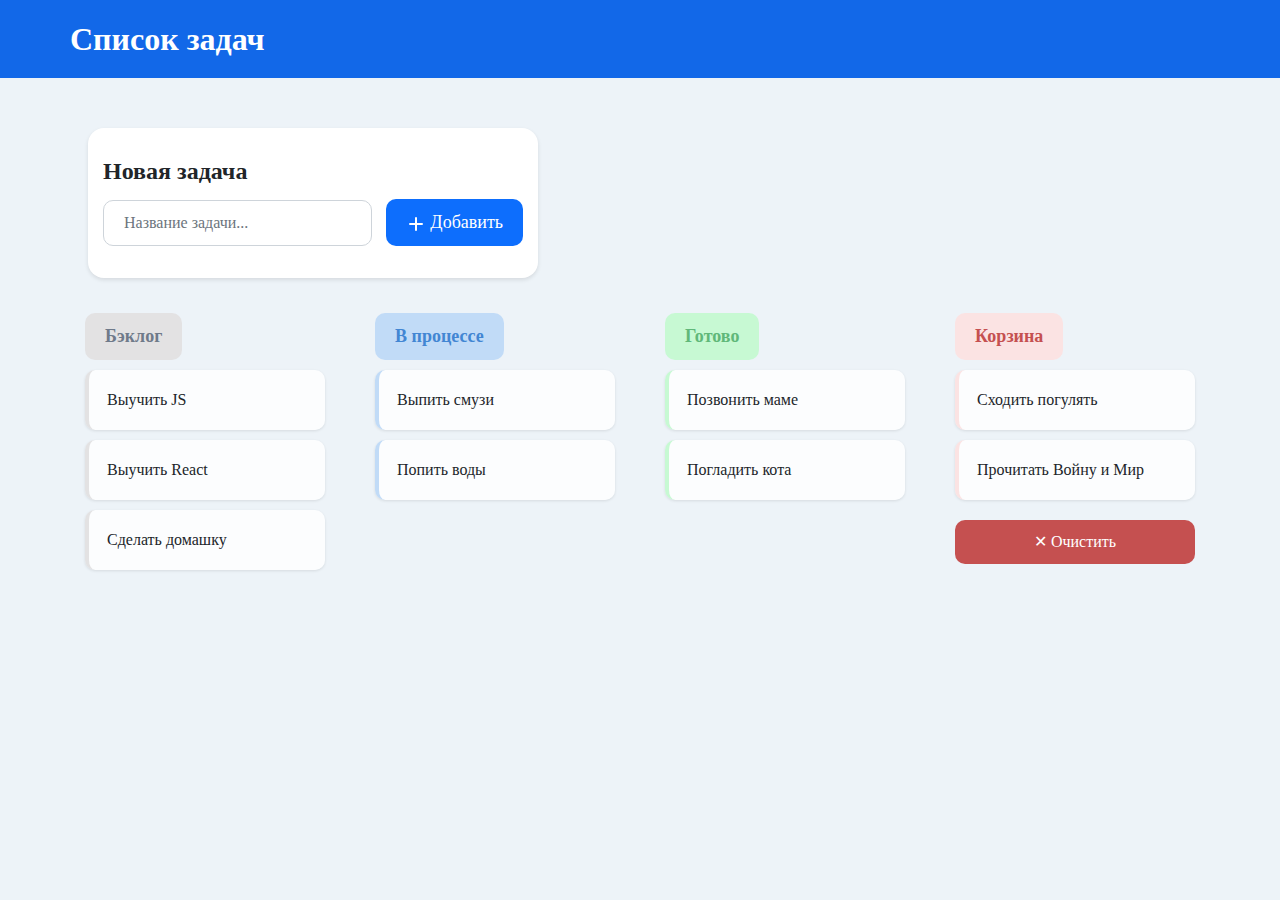
==== index.html @ 122b8ba8 "feat: added all" ====
<!DOCTYPE html>
<html lang="ru">
<head>
    <meta charset="UTF-8">
    <meta name="viewport" content="width=device-width, initial-scale=1.0">
    <title>Хамитова Аделя Рустемовна</title>
    <link href="https://cdn.jsdelivr.net/npm/bootstrap@5.3.2/dist/css/bootstrap.min.css" rel="stylesheet">
    <link rel="stylesheet" href="styles.css">
</head>
<body>
    <header>
        <h1>Список задач</h1>
    </header>
    <main>
        <div class="task-input">
            <label for="new-task" class="input-label">Новая задача</label>
            <div class="input-group">
                <input type="text" id="new-task" placeholder="Название задачи...">
                <button type="button" class="btn btn-primary btn-lg btn-add">
                    <svg class="plus-icon" width="20" height="20" viewBox="0 0 20 20" fill="none" xmlns="http://www.w3.org/2000/svg">
                        <path d="M10 4V16M4 10H16" stroke="white" stroke-width="2" stroke-linecap="round"/>
                    </svg>
                    Добавить
                </button>
            </div>
        </div>

        <section class="tasks-wrapper">
            <div class="task-columns">
                <div class="task-section backlog">
                    <button type="button" class="btn btn-column">Бэклог</button>
                    <div class="tasks-list">
                        <div class="task-card">Выучить JS</div>
                        <div class="task-card">Выучить React</div>
                        <div class="task-card">Сделать домашку</div>
                    </div>
                </div>

                <div class="task-section in-progress">
                    <button type="button" class="btn btn-column">В процессе</button>
                    <div class="tasks-list">
                        <div class="task-card">Выпить смузи</div>
                        <div class="task-card">Попить воды</div>
                    </div>
                </div>

                <div class="task-section done">
                    <button type="button" class="btn btn-column">Готово</button>
                    <div class="tasks-list">
                        <div class="task-card">Позвонить маме</div>
                        <div class="task-card">Погладить кота</div>
                    </div>
                </div>

                <div class="task-section trash">
                    <button type="button" class="btn btn-column">Корзина</button>
                    <div class="tasks-list">
                        <div class="task-card">Сходить погулять</div>
                        <div class="task-card">Прочитать Войну и Мир</div>
                        <button type="button" class="btn btn-primary btn-lg btn-clear">&#x2715 Очистить</button>
                    </div>
                </div>
            </div>
        </section>
    </main>
</body>
</html>
---- styles.css ----
body {
    font-family: Comic Sans MS, cursive; 
    margin: 0;
    min-height: 100vh;
    display: flex;
    flex-direction: column;
    background-color: #edf3f8;
    font-family: Comic Sans MS, cursive;
}

header {
    margin: 0;
    padding: 20px 70px;
    background-color: #1268e8;
}

h1 {
    margin: 0;
    font-size: 2rem;
    font-weight: bold;
    color: white;
}

main {
    flex: 1;
    padding: 50px 70px;
}

.task-input {
    margin-left: 18px;
    margin-bottom: 20px;
    width: 450px;
    height: 150px;
    padding: 15px;
    background-color: #FFFFFF;
    border-radius: 16px;
    box-shadow: 0 2px 4px rgba(0, 0, 0, 0.1);
    display: flex;
    flex-direction: column;
    gap: 10px;
}

.input-label {
    margin-top: 10px;
    margin-bottom: 0;
    font-size: 24px;
    font-weight: bold;
    color: #212529;
}

.input-group {
    gap: 15px;
    display: flex;
    align-items: center;
}

input[type="text"] {
    outline: none;
    border: 1px solid #CED4DA;
    border-radius: 10px !important;
    padding: 10px 20px;
    font-size: 1rem;
    flex: 1;
}

input[type="text"]::placeholder {
    color: #6C757D;
}

.input-group .btn-primary.btn-lg.btn-add {
    border: none;
    cursor: pointer;
    padding: 10px 20px;
    font-size: 18px;
    color: white;
    border-radius: 10px !important;
}

.btn-primary.btn-lg.btn-add:hover {
    background-color: #224894;
}

.tasks-wrapper {
    gap: 20px;
    display: flex;
}

.task-columns {
    gap: 20px;
    width: 100%;
    display: flex;
}

.task-section {
    padding: 15px;
    flex: 1;
    border-radius: 16px;
    background-color: transparent;
}

.btn-column {
    margin-bottom: 10px;
    padding: 10px 20px;
    font-size: 18px;
    font-weight: bold;
    cursor: pointer;
    border: none;
    white-space: nowrap;
    border-radius: 10px;
    background-color: rgba(255, 255, 255, 0.8);
}

.tasks-list {
    gap: 10px;
    display: flex;
    flex-direction: column;
}

.task-card {
    padding: 18px;
    border-left: 4px solid;
    border-radius: 10px;
    box-shadow: 0 1px 3px rgba(0, 0, 0, 0.1);
    background-color: rgba(255, 255, 255, 0.8);
}

.backlog .btn-column {
    color: #6f7a8a;
    background-color: #e3e2e3;
}

.backlog .task-card {
    border-left-color: #e3e2e3;
}

.in-progress .btn-column {
    color: #4286d3;
    background-color: #c1dbf7;
}

.in-progress .task-card {
    border-left-color: #c1dbf7;
}

.done .btn-column {
    color: #60b879;
    background-color: #c7f9d3;
}

.done .task-card {
    border-left-color: #c7f9d3;
}

.trash .btn-column {
    color: #c55050;
    background-color: #fbe3e3;
}

.trash .task-card {
    border-left-color: #fbe3e3;
}

.btn-clear {
    margin-top: 10px;
    padding: 10px;
    width: 100%;
    font-size: 16px;
    color: white;
    border: none;
    cursor: pointer;
    border-radius: 10px;
    background-color: #c55050;
}

.btn-primary.btn-lg.btn-clear:hover {
    background-color: #ad3f3f;
}
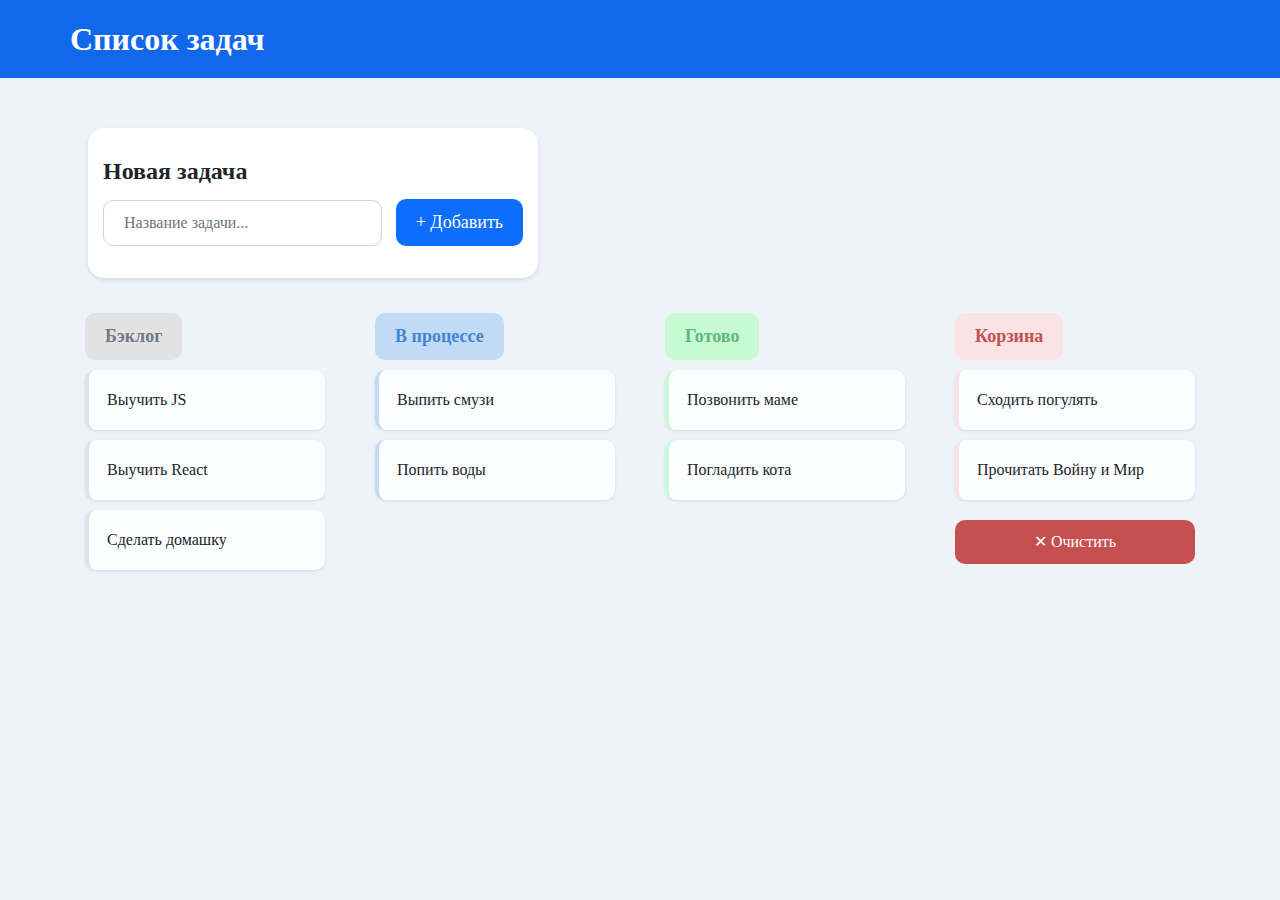
==== commit d5f7e2ea: "feat: deleted link for + sign" ====
--- a/index.html
+++ b/index.html
@@ -16,12 +16,7 @@
             <label for="new-task" class="input-label">Новая задача</label>
             <div class="input-group">
                 <input type="text" id="new-task" placeholder="Название задачи...">
-                <button type="button" class="btn btn-primary btn-lg btn-add">
-                    <svg class="plus-icon" width="20" height="20" viewBox="0 0 20 20" fill="none" xmlns="http://www.w3.org/2000/svg">
-                        <path d="M10 4V16M4 10H16" stroke="white" stroke-width="2" stroke-linecap="round"/>
-                    </svg>
-                    Добавить
-                </button>
+                <button type="button" class="btn btn-primary btn-lg btn-add">+ Добавить</button>
             </div>
         </div>
 
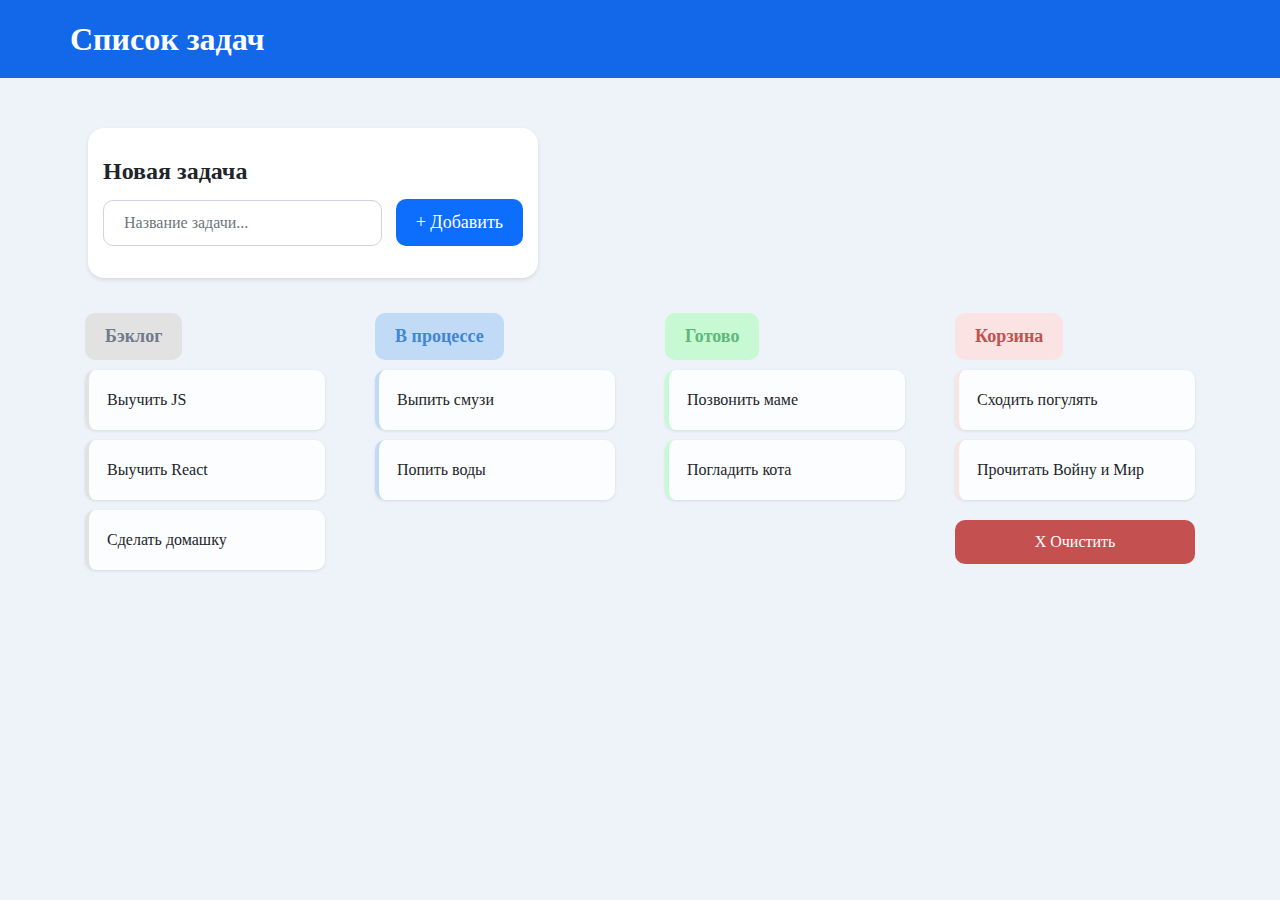
==== commit 94274d7e: "feat: deleted link for x sign" ====
--- a/index.html
+++ b/index.html
@@ -52,7 +52,7 @@
                     <div class="tasks-list">
                         <div class="task-card">Сходить погулять</div>
                         <div class="task-card">Прочитать Войну и Мир</div>
-                        <button type="button" class="btn btn-primary btn-lg btn-clear">&#x2715 Очистить</button>
+                        <button type="button" class="btn btn-primary btn-lg btn-clear">X Очистить</button>
                     </div>
                 </div>
             </div>
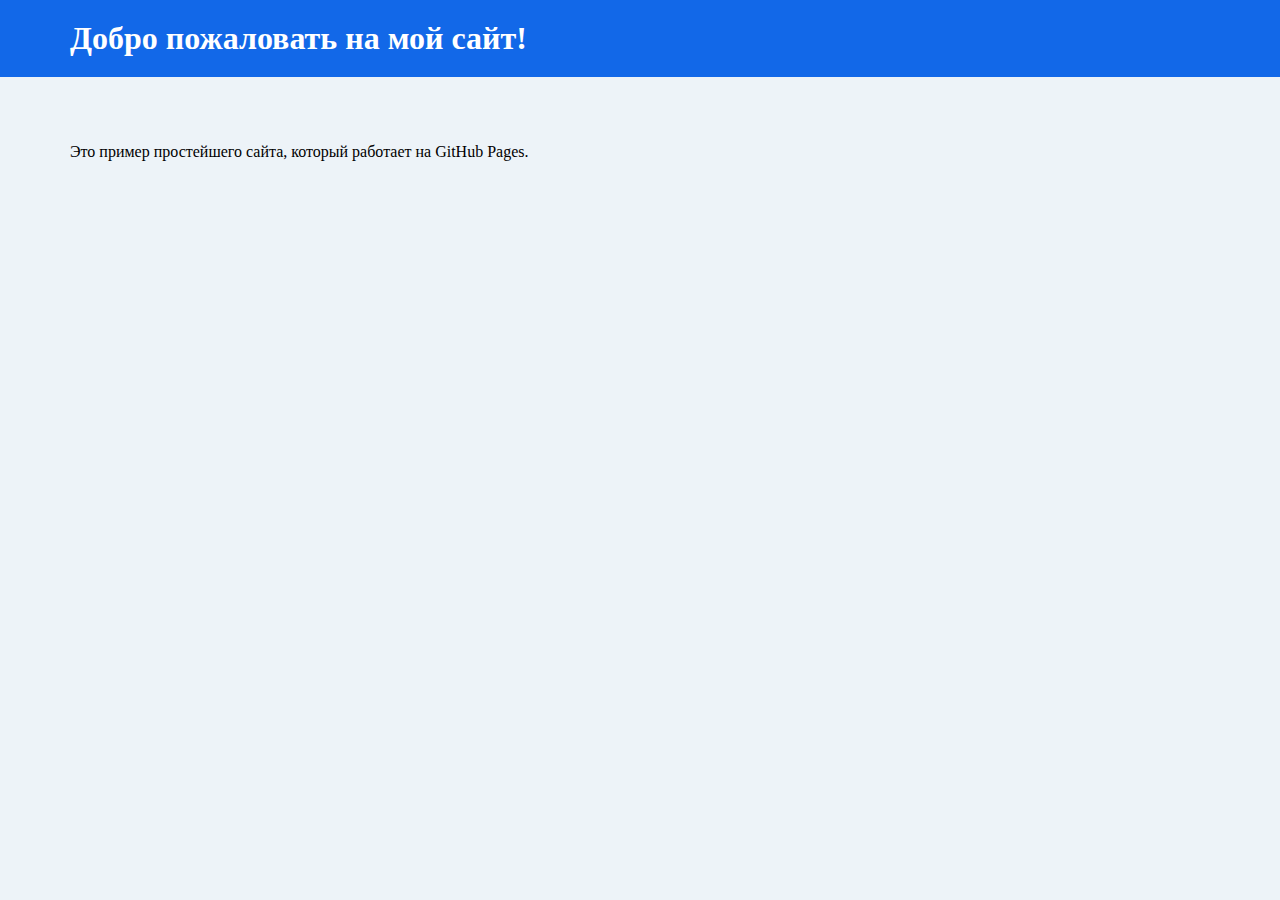
==== commit 8f2cbfd4: "Update index.html" ====
--- a/index.html
+++ b/index.html
@@ -3,60 +3,15 @@
 <head>
     <meta charset="UTF-8">
     <meta name="viewport" content="width=device-width, initial-scale=1.0">
-    <title>Хамитова Аделя Рустемовна</title>
-    <link href="https://cdn.jsdelivr.net/npm/bootstrap@5.3.2/dist/css/bootstrap.min.css" rel="stylesheet">
+    <title>Мой простой сайт</title>
     <link rel="stylesheet" href="styles.css">
 </head>
 <body>
     <header>
-        <h1>Список задач</h1>
+        <h1>Добро пожаловать на мой сайт!</h1>
     </header>
     <main>
-        <div class="task-input">
-            <label for="new-task" class="input-label">Новая задача</label>
-            <div class="input-group">
-                <input type="text" id="new-task" placeholder="Название задачи...">
-                <button type="button" class="btn btn-primary btn-lg btn-add">+ Добавить</button>
-            </div>
-        </div>
-
-        <section class="tasks-wrapper">
-            <div class="task-columns">
-                <div class="task-section backlog">
-                    <button type="button" class="btn btn-column">Бэклог</button>
-                    <div class="tasks-list">
-                        <div class="task-card">Выучить JS</div>
-                        <div class="task-card">Выучить React</div>
-                        <div class="task-card">Сделать домашку</div>
-                    </div>
-                </div>
-
-                <div class="task-section in-progress">
-                    <button type="button" class="btn btn-column">В процессе</button>
-                    <div class="tasks-list">
-                        <div class="task-card">Выпить смузи</div>
-                        <div class="task-card">Попить воды</div>
-                    </div>
-                </div>
-
-                <div class="task-section done">
-                    <button type="button" class="btn btn-column">Готово</button>
-                    <div class="tasks-list">
-                        <div class="task-card">Позвонить маме</div>
-                        <div class="task-card">Погладить кота</div>
-                    </div>
-                </div>
-
-                <div class="task-section trash">
-                    <button type="button" class="btn btn-column">Корзина</button>
-                    <div class="tasks-list">
-                        <div class="task-card">Сходить погулять</div>
-                        <div class="task-card">Прочитать Войну и Мир</div>
-                        <button type="button" class="btn btn-primary btn-lg btn-clear">X Очистить</button>
-                    </div>
-                </div>
-            </div>
-        </section>
+        <p>Это пример простейшего сайта, который работает на GitHub Pages.</p>
     </main>
 </body>
-</html>+</html>
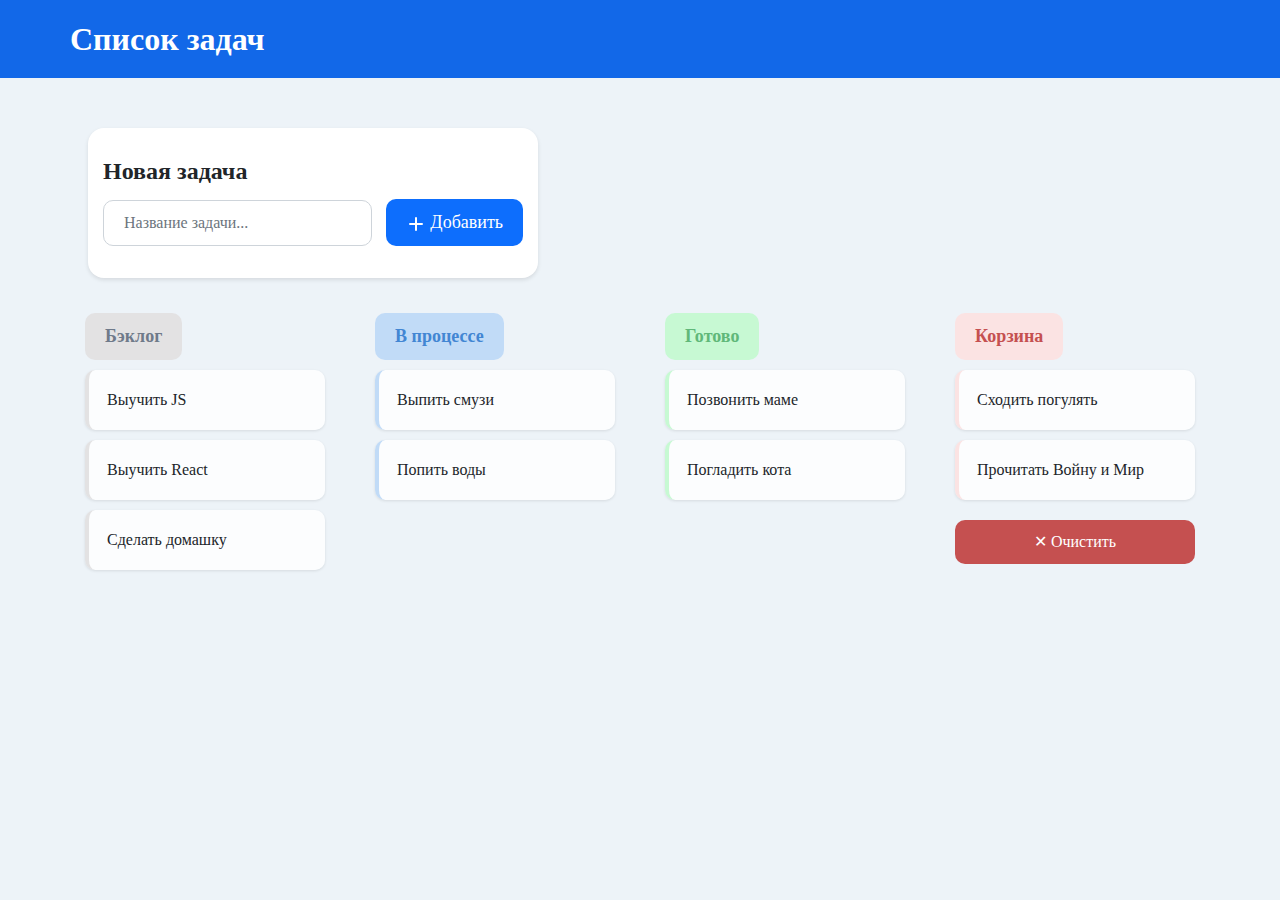
==== commit adfcfbde: "feat: added all again" ====
--- a/index.html
+++ b/index.html
@@ -3,15 +3,65 @@
 <head>
     <meta charset="UTF-8">
     <meta name="viewport" content="width=device-width, initial-scale=1.0">
-    <title>Мой простой сайт</title>
+    <title>Хамитова Аделя Рустемовна</title>
+    <link href="https://cdn.jsdelivr.net/npm/bootstrap@5.3.2/dist/css/bootstrap.min.css" rel="stylesheet">
     <link rel="stylesheet" href="styles.css">
 </head>
 <body>
     <header>
-        <h1>Добро пожаловать на мой сайт!</h1>
+        <h1>Список задач</h1>
     </header>
     <main>
-        <p>Это пример простейшего сайта, который работает на GitHub Pages.</p>
+        <div class="task-input">
+            <label for="new-task" class="input-label">Новая задача</label>
+            <div class="input-group">
+                <input type="text" id="new-task" placeholder="Название задачи...">
+                <button type="button" class="btn btn-primary btn-lg btn-add">
+                    <svg class="plus-icon" width="20" height="20" viewBox="0 0 20 20" fill="none" xmlns="http://www.w3.org/2000/svg">
+                        <path d="M10 4V16M4 10H16" stroke="white" stroke-width="2" stroke-linecap="round"/>
+                    </svg>
+                    Добавить
+                </button>
+            </div>
+        </div>
+
+        <section class="tasks-wrapper">
+            <div class="task-columns">
+                <div class="task-section backlog">
+                    <button type="button" class="btn btn-column">Бэклог</button>
+                    <div class="tasks-list">
+                        <div class="task-card">Выучить JS</div>
+                        <div class="task-card">Выучить React</div>
+                        <div class="task-card">Сделать домашку</div>
+                    </div>
+                </div>
+
+                <div class="task-section in-progress">
+                    <button type="button" class="btn btn-column">В процессе</button>
+                    <div class="tasks-list">
+                        <div class="task-card">Выпить смузи</div>
+                        <div class="task-card">Попить воды</div>
+                    </div>
+                </div>
+
+                <div class="task-section done">
+                    <button type="button" class="btn btn-column">Готово</button>
+                    <div class="tasks-list">
+                        <div class="task-card">Позвонить маме</div>
+                        <div class="task-card">Погладить кота</div>
+                    </div>
+                </div>
+
+                <div class="task-section trash">
+                    <button type="button" class="btn btn-column">Корзина</button>
+                    <div class="tasks-list">
+                        <div class="task-card">Сходить погулять</div>
+                        <div class="task-card">Прочитать Войну и Мир</div>
+                        <button type="button" class="btn btn-primary btn-lg btn-clear">&#x2715 Очистить</button>
+                    </div>
+                </div>
+            </div>
+        </section>
     </main>
 </body>
-</html>
+</html>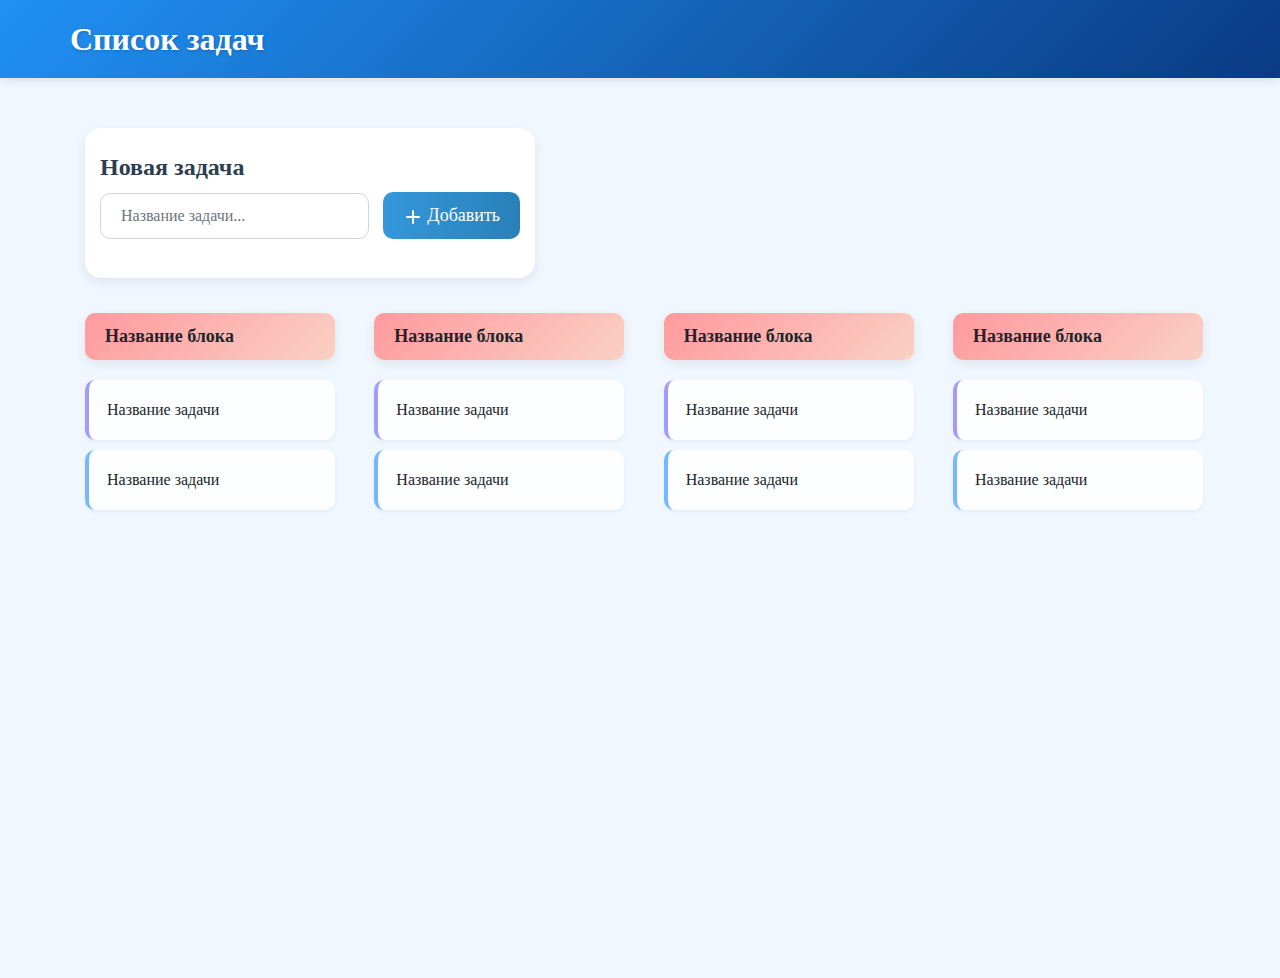
==== commit a7f511c3: "feat: components + better css" ====
--- a/index.html
+++ b/index.html
@@ -5,63 +5,16 @@
     <meta name="viewport" content="width=device-width, initial-scale=1.0">
     <title>Хамитова Аделя Рустемовна</title>
     <link href="https://cdn.jsdelivr.net/npm/bootstrap@5.3.2/dist/css/bootstrap.min.css" rel="stylesheet">
-    <link rel="stylesheet" href="styles.css">
+    <link rel="stylesheet" href="css/styles.css">
 </head>
-<body>
-    <header>
-        <h1>Список задач</h1>
-    </header>
+<body class="board-app">
     <main>
-        <div class="task-input">
-            <label for="new-task" class="input-label">Новая задача</label>
-            <div class="input-group">
-                <input type="text" id="new-task" placeholder="Название задачи...">
-                <button type="button" class="btn btn-primary btn-lg btn-add">
-                    <svg class="plus-icon" width="20" height="20" viewBox="0 0 20 20" fill="none" xmlns="http://www.w3.org/2000/svg">
-                        <path d="M10 4V16M4 10H16" stroke="white" stroke-width="2" stroke-linecap="round"/>
-                    </svg>
-                    Добавить
-                </button>
-            </div>
-        </div>
+        <section class="add-task">
+        </section>
 
-        <section class="tasks-wrapper">
-            <div class="task-columns">
-                <div class="task-section backlog">
-                    <button type="button" class="btn btn-column">Бэклог</button>
-                    <div class="tasks-list">
-                        <div class="task-card">Выучить JS</div>
-                        <div class="task-card">Выучить React</div>
-                        <div class="task-card">Сделать домашку</div>
-                    </div>
-                </div>
-
-                <div class="task-section in-progress">
-                    <button type="button" class="btn btn-column">В процессе</button>
-                    <div class="tasks-list">
-                        <div class="task-card">Выпить смузи</div>
-                        <div class="task-card">Попить воды</div>
-                    </div>
-                </div>
-
-                <div class="task-section done">
-                    <button type="button" class="btn btn-column">Готово</button>
-                    <div class="tasks-list">
-                        <div class="task-card">Позвонить маме</div>
-                        <div class="task-card">Погладить кота</div>
-                    </div>
-                </div>
-
-                <div class="task-section trash">
-                    <button type="button" class="btn btn-column">Корзина</button>
-                    <div class="tasks-list">
-                        <div class="task-card">Сходить погулять</div>
-                        <div class="task-card">Прочитать Войну и Мир</div>
-                        <button type="button" class="btn btn-primary btn-lg btn-clear">&#x2715 Очистить</button>
-                    </div>
-                </div>
-            </div>
+        <section class="taskboard">
         </section>
     </main>
+    <script src="src/main.js" type="module"></script>
 </body>
 </html>--- a/css/styles.css
+++ b/css/styles.css
@@ -0,0 +1,161 @@
+body {
+    font-family: Comic Sans MS, cursive; 
+    margin: 0;
+    min-height: 100vh;
+    display: flex;
+    flex-direction: column;
+    background-color: #f0f7ff;
+}
+
+header {
+    font-family: Comic Sans MS, cursive; 
+    margin: 0;
+    padding: 20px 70px;
+    background: linear-gradient(135deg, #2091f4, #0a3a83);
+    box-shadow: 0 2px 10px rgba(0, 0, 0, 0.1);
+}
+
+h1 {
+    margin: 0;
+    font-size: 2rem;
+    font-weight: bold;
+    color: white;
+    text-shadow: 1px 1px 3px rgba(0, 0, 0, 0.2);
+}
+
+main {
+    flex: 1;
+    padding: 50px 70px;
+}
+
+.add-task-form {
+    margin-left: 15px;
+    /* margin-bottom: 15px; */
+    width: 450px;
+    height: 150px;
+    padding: 15px;
+    background-color: #FFFFFF;
+    border-radius: 16px;
+    box-shadow: 0 4px 12px rgba(0, 0, 0, 0.08);
+    display: flex;
+    flex-direction: column;
+    gap: 10px;
+}
+
+.add-task-form:hover {
+    transform: translateY(-2px);
+    box-shadow: 0 6px 16px rgba(0, 0, 0, 0.12);
+}
+
+.input-label {
+    margin-top: 10px;
+    margin-bottom: 0;
+    font-size: 24px;
+    font-weight: bold;
+    color: #2c3e50;
+}
+
+.input-group {
+    gap: 15px;
+    display: flex;
+    align-items: center;
+}
+
+input[type="text"] {
+    outline: none;
+    border: 1px solid #CED4DA;
+    border-radius: 10px !important;
+    padding: 10px 20px;
+    font-size: 1rem;
+    flex: 1;
+}
+
+input[type="text"]::placeholder {
+    color: #6C757D;
+}
+
+.input-group input[type="text"]:focus {
+    border-color: #3498db;
+}
+
+.input-group .btn-primary.btn-lg.btn-add {
+    border: none;
+    cursor: pointer;
+    padding: 10px 20px;
+    font-size: 18px;
+    color: white;
+    border-radius: 10px !important;
+    background: linear-gradient(to right, #3498db, #2980b9);
+}
+
+.btn-add:hover {
+    background: linear-gradient(to right, #2980b9, #1a6ca8);
+    transform: translateY(-1px);
+}
+
+.taskboard {
+    display: flex;
+    gap: 20px;
+    width: 100%;
+    overflow-x: auto;
+    margin-top: 20px;
+    overflow-x: hidden; 
+}
+
+.task-section {
+    padding: 15px;
+    flex: 1;
+    border-radius: 16px;
+    background-color: transparent;
+    margin-left: 0;
+    display: flex;
+    justify-content: space-between; 
+    gap: 20px;
+}
+
+.title {
+    margin-bottom: 10px;
+    padding: 10px 20px;
+    font-size: 18px;
+    font-weight: bold;
+    cursor: pointer;
+    border: none;
+    white-space: nowrap;
+    border-radius: 10px;
+    background: linear-gradient(135deg, #ff9a9e, #fad0c4);
+    box-shadow: 0 4px 12px rgba(0, 0, 0, 0.08);
+}
+
+.tasks-list {
+    flex: 1;
+    max-width: 250px;
+    gap: 10px;
+    display: flex;
+    flex-direction: column;
+    list-style-type: none;
+    padding-left: 0;
+    padding-right: 0;
+    margin-left: 0;
+    margin-right: 0;
+}
+
+.task-card {
+    padding: 18px;
+    border-left: 4px solid;
+    border-radius: 10px;
+    box-shadow: 0 2px 4px rgba(0, 0, 0, 0.05);
+    background-color: rgba(255, 255, 255, 0.8);
+}
+
+.task-card:hover {
+    transform: translateX(5px);
+    box-shadow: 0 4px 8px rgba(0, 0, 0, 0.1);
+}
+
+.task-card:nth-child(odd) {
+    border-left-color: #74b9ff;
+}
+
+.task-card:nth-child(even) {
+    border-left-color: #a29bfe;
+}
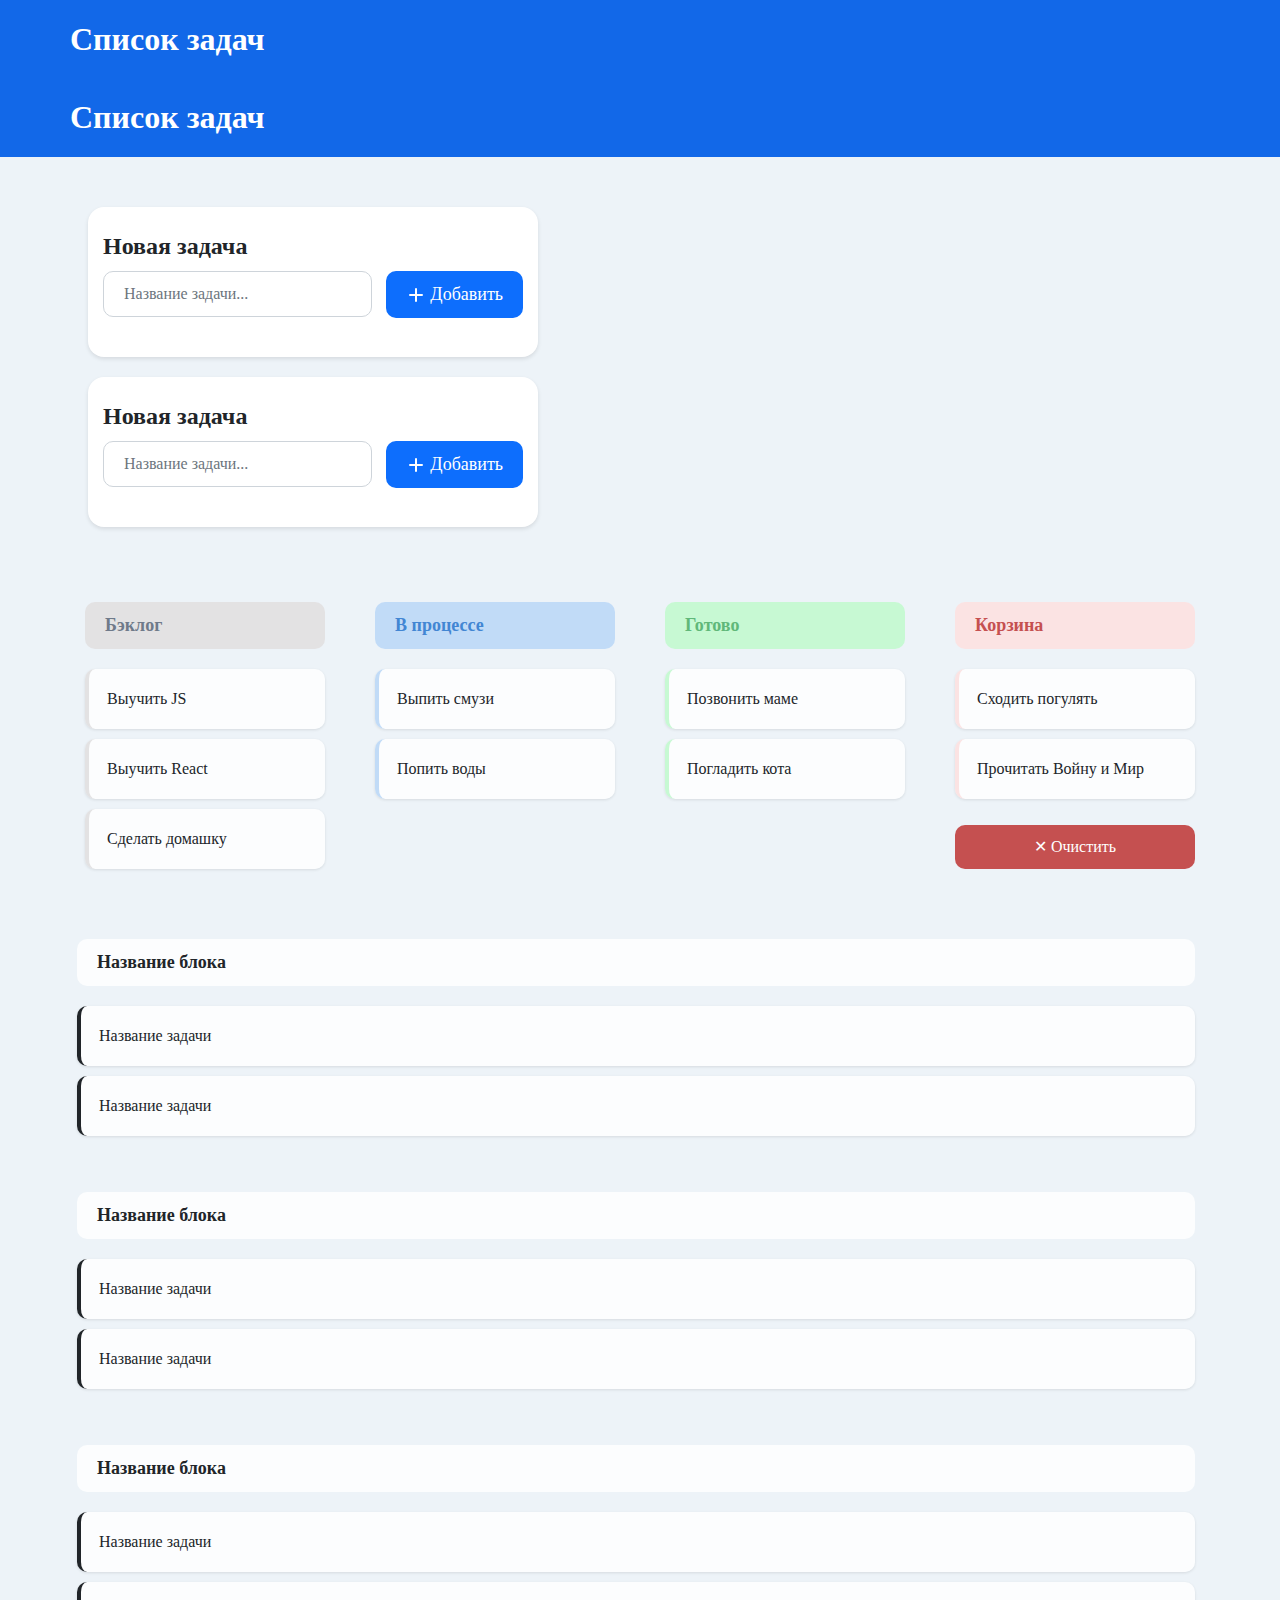
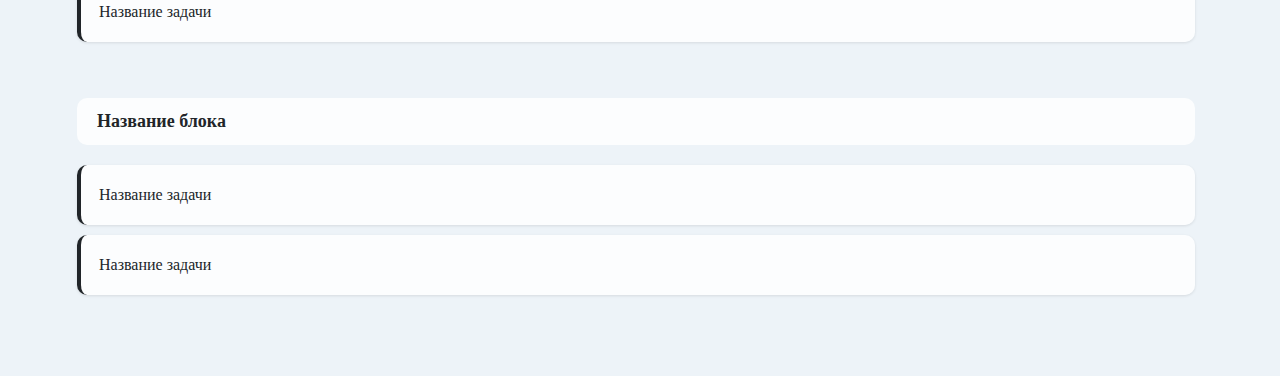
==== commit 152b60b1: "fix: form, ul's, buttons" ====
--- a/index.html
+++ b/index.html
@@ -5,14 +5,64 @@
     <meta name="viewport" content="width=device-width, initial-scale=1.0">
     <title>Хамитова Аделя Рустемовна</title>
     <link href="https://cdn.jsdelivr.net/npm/bootstrap@5.3.2/dist/css/bootstrap.min.css" rel="stylesheet">
-    <link rel="stylesheet" href="css/styles.css">
+    <link rel="stylesheet" href="styles.css">
 </head>
 <body class="board-app">
+    <header>
+        <h1>Список задач</h1>
+    </header>
     <main>
         <section class="add-task">
+            <form class="add-task-form">
+                <h3 for="new-task" class="input-label">Новая задача</h3> 
+                <div class="input-group">
+                    <input type="text" id="new-task" placeholder="Название задачи...">
+                    <button type="button" class="btn btn-primary btn-lg btn-add">
+                        <svg class="plus-icon" width="20" height="20" viewBox="0 0 20 20" fill="none" xmlns="http://www.w3.org/2000/svg">
+                            <path d="M10 4V16M4 10H16" stroke="white" stroke-width="2" stroke-linecap="round"/>
+                        </svg>
+                        Добавить
+                    </button>
+                </div>
+            </form>
         </section>
 
         <section class="taskboard">
+            <div class="task-columns">
+                <div class="task-section backlog">
+                    <ul class="tasks-list">
+                        <span class="title title-backlog">Бэклог</span>
+                        <li class="task-card">Выучить JS</li>
+                        <li class="task-card">Выучить React</li>
+                        <li class="task-card">Сделать домашку</li>
+                    </ul>
+                </div>
+
+                <div class="task-section in-progress">
+                    <ul class="tasks-list">
+                        <span class="title title-progress">В процессе</span>
+                        <li class="task-card">Выпить смузи</li>
+                        <li class="task-card">Попить воды</li>
+                    </ul>
+                </div>
+
+                <div class="task-section done">
+                    <ul class="tasks-list">
+                        <span class="title title-done">Готово</span>
+                        <li class="task-card">Позвонить маме</li>
+                        <li class="task-card">Погладить кота</li>
+                    </ul>
+                </div>
+
+                <div class="task-section trash">
+                    <ul class="tasks-list">
+                        <span class="title title-trash">Корзина</span>
+                        <li class="task-card">Сходить погулять</li>
+                        <li class="task-card">Прочитать Войну и Мир</li>
+                    </ul>
+                    <button type="button" class="btn btn-primary btn-lg btn-clear">&#x2715 Очистить</button>
+                </div>
+            </div>
         </section>
     </main>
     <script src="src/main.js" type="module"></script>
--- a/styles.css
+++ b/styles.css
@@ -0,0 +1,180 @@
+body {
+    font-family: Comic Sans MS, cursive; 
+    margin: 0;
+    min-height: 100vh;
+    display: flex;
+    flex-direction: column;
+    background-color: #edf3f8;
+    font-family: Comic Sans MS, cursive;
+}
+
+header {
+    margin: 0;
+    padding: 20px 70px;
+    background-color: #1268e8;
+}
+
+h1 {
+    margin: 0;
+    font-size: 2rem;
+    font-weight: bold;
+    color: white;
+}
+
+main {
+    flex: 1;
+    padding: 50px 70px;
+}
+
+.add-task-form {
+    margin-left: 18px;
+    margin-bottom: 20px;
+    width: 450px;
+    height: 150px;
+    padding: 15px;
+    background-color: #FFFFFF;
+    border-radius: 16px;
+    box-shadow: 0 2px 4px rgba(0, 0, 0, 0.1);
+    display: flex;
+    flex-direction: column;
+    gap: 10px;
+}
+
+.input-label {
+    margin-top: 10px;
+    margin-bottom: 0;
+    font-size: 24px;
+    font-weight: bold;
+    color: #212529;
+}
+
+.input-group {
+    gap: 15px;
+    display: flex;
+    align-items: center;
+}
+
+input[type="text"] {
+    outline: none;
+    border: 1px solid #CED4DA;
+    border-radius: 10px !important;
+    padding: 10px 20px;
+    font-size: 1rem;
+    flex: 1;
+}
+
+input[type="text"]::placeholder {
+    color: #6C757D;
+}
+
+.input-group .btn-primary.btn-lg.btn-add {
+    border: none;
+    cursor: pointer;
+    padding: 10px 20px;
+    font-size: 18px;
+    color: white;
+    border-radius: 10px !important;
+}
+
+.btn-primary.btn-lg.btn-add:hover {
+    background-color: #224894;
+}
+
+.tasks-wrapper {
+    gap: 20px;
+    display: flex;
+}
+
+.task-columns {
+    gap: 20px;
+    width: 100%;
+    display: flex;
+}
+
+.task-section {
+    padding: 15px;
+    flex: 1;
+    border-radius: 16px;
+    background-color: transparent;
+}
+
+.title {
+    margin-bottom: 10px;
+    padding: 10px 20px;
+    font-size: 18px;
+    font-weight: bold;
+    cursor: pointer;
+    border: none;
+    white-space: nowrap;
+    border-radius: 10px;
+    background-color: rgba(255, 255, 255, 0.8);
+}
+
+.tasks-list {
+    gap: 10px;
+    display: flex;
+    flex-direction: column;
+    margin-top: 40px;
+    list-style-type: none;
+    padding-left: 0;
+}
+
+.task-card {
+    padding: 18px;
+    border-left: 4px solid;
+    border-radius: 10px;
+    box-shadow: 0 1px 3px rgba(0, 0, 0, 0.1);
+    background-color: rgba(255, 255, 255, 0.8);
+}
+
+.backlog .title-backlog {
+    color: #6f7a8a;
+    background-color: #e3e2e3;
+}
+
+.backlog .task-card {
+    border-left-color: #e3e2e3;
+}
+
+.in-progress .title-progress {
+    color: #4286d3;
+    background-color: #c1dbf7;
+}
+
+.in-progress .task-card {
+    border-left-color: #c1dbf7;
+}
+
+.done .title-done {
+    color: #60b879;
+    background-color: #c7f9d3;
+}
+
+.done .task-card {
+    border-left-color: #c7f9d3;
+}
+
+.trash .title-trash {
+    color: #c55050;
+    background-color: #fbe3e3;
+}
+
+.trash .task-card {
+    border-left-color: #fbe3e3;
+}
+
+.btn-clear {
+    margin-top: 10px;
+    padding: 10px;
+    width: 100%;
+    font-size: 16px;
+    color: white;
+    border: none;
+    cursor: pointer;
+    border-radius: 10px;
+    background-color: #c55050;
+}
+
+.btn-primary.btn-lg.btn-clear:hover {
+    background-color: #ad3f3f;
+}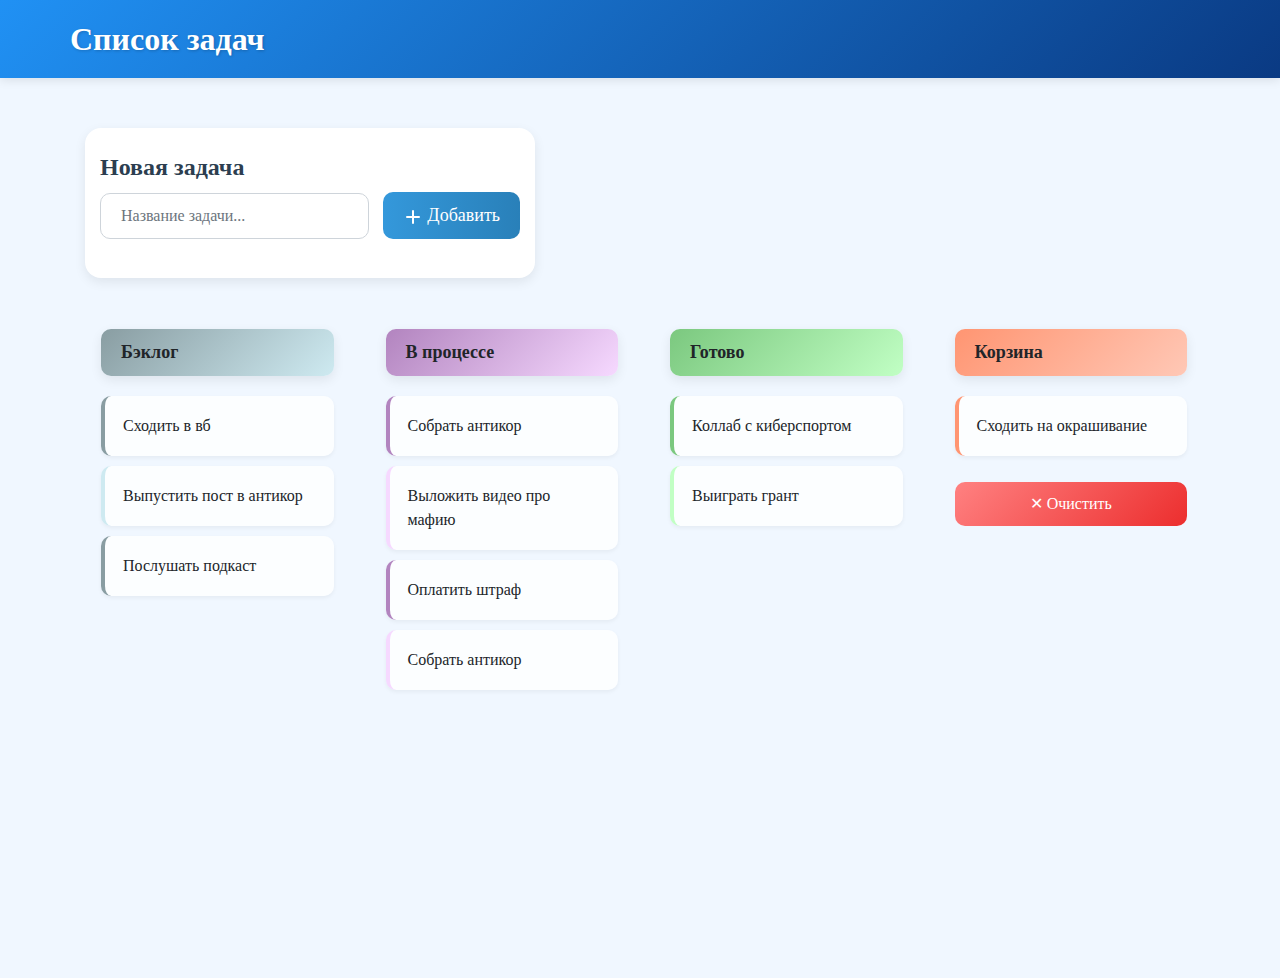
==== commit 188ecc0d: "changed to mvp pattern" ====
--- a/index.html
+++ b/index.html
@@ -5,66 +5,17 @@
     <meta name="viewport" content="width=device-width, initial-scale=1.0">
     <title>Хамитова Аделя Рустемовна</title>
     <link href="https://cdn.jsdelivr.net/npm/bootstrap@5.3.2/dist/css/bootstrap.min.css" rel="stylesheet">
-    <link rel="stylesheet" href="styles.css">
+    <link rel="stylesheet" href="css/styles.css">
 </head>
 <body class="board-app">
-    <header>
-        <h1>Список задач</h1>
-    </header>
     <main>
         <section class="add-task">
-            <form class="add-task-form">
-                <h3 for="new-task" class="input-label">Новая задача</h3> 
-                <div class="input-group">
-                    <input type="text" id="new-task" placeholder="Название задачи...">
-                    <button type="button" class="btn btn-primary btn-lg btn-add">
-                        <svg class="plus-icon" width="20" height="20" viewBox="0 0 20 20" fill="none" xmlns="http://www.w3.org/2000/svg">
-                            <path d="M10 4V16M4 10H16" stroke="white" stroke-width="2" stroke-linecap="round"/>
-                        </svg>
-                        Добавить
-                    </button>
-                </div>
-            </form>
         </section>
 
         <section class="taskboard">
-            <div class="task-columns">
-                <div class="task-section backlog">
-                    <ul class="tasks-list">
-                        <span class="title title-backlog">Бэклог</span>
-                        <li class="task-card">Выучить JS</li>
-                        <li class="task-card">Выучить React</li>
-                        <li class="task-card">Сделать домашку</li>
-                    </ul>
-                </div>
-
-                <div class="task-section in-progress">
-                    <ul class="tasks-list">
-                        <span class="title title-progress">В процессе</span>
-                        <li class="task-card">Выпить смузи</li>
-                        <li class="task-card">Попить воды</li>
-                    </ul>
-                </div>
-
-                <div class="task-section done">
-                    <ul class="tasks-list">
-                        <span class="title title-done">Готово</span>
-                        <li class="task-card">Позвонить маме</li>
-                        <li class="task-card">Погладить кота</li>
-                    </ul>
-                </div>
-
-                <div class="task-section trash">
-                    <ul class="tasks-list">
-                        <span class="title title-trash">Корзина</span>
-                        <li class="task-card">Сходить погулять</li>
-                        <li class="task-card">Прочитать Войну и Мир</li>
-                    </ul>
-                    <button type="button" class="btn btn-primary btn-lg btn-clear">&#x2715 Очистить</button>
-                </div>
-            </div>
         </section>
     </main>
     <script src="src/main.js" type="module"></script>
+    <script src="src/presenter/task-board-presenter.js" type="module"></script>
 </body>
 </html>--- a/css/styles.css
+++ b/css/styles.css
@@ -0,0 +1,241 @@
+body {
+    font-family: Comic Sans MS, cursive; 
+    margin: 0;
+    min-height: 100vh;
+    display: flex;
+    flex-direction: column;
+    background-color: #f0f7ff;
+}
+
+header {
+    font-family: Comic Sans MS, cursive; 
+    margin: 0;
+    padding: 20px 70px;
+    background: linear-gradient(135deg, #2091f4, #0a3a83);
+    box-shadow: 0 2px 10px rgba(0, 0, 0, 0.1);
+}
+
+h1 {
+    margin: 0;
+    font-size: 2rem;
+    font-weight: bold;
+    color: white;
+    text-shadow: 1px 1px 3px rgba(0, 0, 0, 0.2);
+}
+
+main {
+    flex: 1;
+    padding: 50px 70px;
+}
+
+.add-task-form {
+    margin-left: 15px;
+    /* margin-bottom: 15px; */
+    width: 450px;
+    height: 150px;
+    padding: 15px;
+    background-color: #FFFFFF;
+    border-radius: 16px;
+    box-shadow: 0 4px 12px rgba(0, 0, 0, 0.08);
+    display: flex;
+    flex-direction: column;
+    gap: 10px;
+}
+
+/* .add-task-form:hover {
+    transform: translateY(-2px);
+    box-shadow: 0 6px 16px rgba(0, 0, 0, 0.12);
+} */
+
+.input-label {
+    margin-top: 10px;
+    margin-bottom: 0;
+    font-size: 24px;
+    font-weight: bold;
+    color: #2c3e50;
+}
+
+.input-group {
+    gap: 15px;
+    display: flex;
+    align-items: center;
+    justify-content: space-between; 
+    flex-wrap: nowrap;
+    /* width: 200px; */
+}
+
+input[type="text"] {
+    outline: none;
+    border: 1px solid #CED4DA;
+    border-radius: 10px !important;
+    padding: 10px 20px;
+    font-size: 1rem;
+    flex: 1;
+    width: 200px; /* Фиксированная базовая ширина */
+    flex-grow: 1; /* Может растягиваться при наличии места */
+    flex-shrink: 1; /* Может сжиматься при нехватке места */
+    min-width: 120px; /* Ниже не сожмётся */
+    max-width: 400px;
+}
+
+input[type="text"]::placeholder {
+    color: #6C757D;
+}
+
+.input-group input[type="text"]:focus {
+    border-color: #3498db;
+}
+
+.input-group .btn-primary.btn-lg.btn-add {
+    border: none;
+    cursor: pointer;
+    padding: 10px 20px;
+    font-size: 18px;
+    color: white;
+    border-radius: 10px !important;
+    background: linear-gradient(to right, #3498db, #2980b9);
+}
+
+.btn-add:hover {
+    /* transform: translateX(1px); */
+    transform: translateY(-2px);
+    box-shadow: 0 4px 8px rgba(0, 0, 0, 0.1);
+}
+
+.taskboard {
+    display: flex;
+    gap: 20px;
+    width: 100%;
+    overflow-x: auto;
+    margin-top: 20px;
+    overflow-x: hidden; 
+}
+
+.task-section {
+    padding: 15px;
+    flex: 1;
+    border-radius: 16px;
+    background-color: transparent;
+    margin-left: 0;
+    display: flex;
+    justify-content: space-between; 
+    gap: 20px;
+}
+
+.task-list-section {
+    flex: 1;
+    /* display: flex; */
+    flex-direction: column;
+    gap: 1rem;
+    padding: 1rem;
+    background: transparent;
+    border-radius: 8px;
+}
+
+.title {
+    margin-bottom: 10px;
+    padding: 10px 20px;
+    font-size: 18px;
+    font-weight: bold;
+    cursor: pointer;
+    border: none;
+    white-space: nowrap;
+    border-radius: 10px;
+    box-shadow: 0 4px 12px rgba(0, 0, 0, 0.08);
+}
+
+.title--backlog {
+    background: linear-gradient(135deg, #899da2, #ceeaf1);
+}
+
+.title--processing {
+    background: linear-gradient(135deg, #b284bf, #f6d9ff);
+}
+
+.title--done {
+    background: linear-gradient(135deg, #7bc87f, #c1ffc4);
+}
+
+.title--trash {
+    background: linear-gradient(135deg, #ff9572, #ffc8b6);
+}
+
+.tasks-list {
+    flex: 1;
+    /* max-width: 250px; */
+    gap: 10px;
+    display: flex;
+    flex-direction: column;
+    list-style-type: none;
+    padding-left: 0;
+    padding-right: 0;
+    margin-left: 0;
+    margin-right: 0;
+}
+
+.task-card {
+    padding: 18px;
+    border-left: 4px solid;
+    border-radius: 10px;
+    box-shadow: 0 2px 4px rgba(0, 0, 0, 0.05);
+    background-color: rgba(255, 255, 255, 0.8);
+}
+
+.task-card:hover {
+    transform: translateX(5px);
+    box-shadow: 0 4px 8px rgba(0, 0, 0, 0.1);
+}
+
+.task--backlog:nth-child(even) {
+    border-left-color: #899da2;
+}
+
+.task--backlog:nth-child(odd) {
+    border-left-color: #ceeaf1;
+}
+
+.task--processing:nth-child(even) {
+    border-left-color: #b284bf;
+}
+
+.task--processing:nth-child(odd) {
+    border-left-color: #f6d9ff;
+}
+
+.task--done:nth-child(even) {
+    border-left-color: #7bc87f;
+}
+
+.task--done:nth-child(odd) {
+    border-left-color: #c1ffc4;
+}
+
+.task--trash:nth-child(even) {
+    border-left-color: #ff9572;
+}
+
+.task--trash:nth-child(odd) {
+    border-left-color: #ffc8b6;
+}
+
+.btn-clear {
+    margin-top: 10px;
+    padding: 10px;
+    width: 100%;
+    font-size: 16px;
+    color: white;
+    border: none;
+    cursor: pointer;
+    border-radius: 10px;
+    background: linear-gradient(135deg, #ff8181, #ec2e2e);
+    /* background-color: linear-gradient(135deg, #ec2e2e, #ff8181); */
+}
+
+.btn-primary.btn-lg.btn-clear:hover {
+    background-color: #ad3f3f;
+}
+
+.btn-clear:hover {
+    transform: translateY(-2px);
+    box-shadow: 0 4px 8px rgba(0, 0, 0, 0.1);
+}